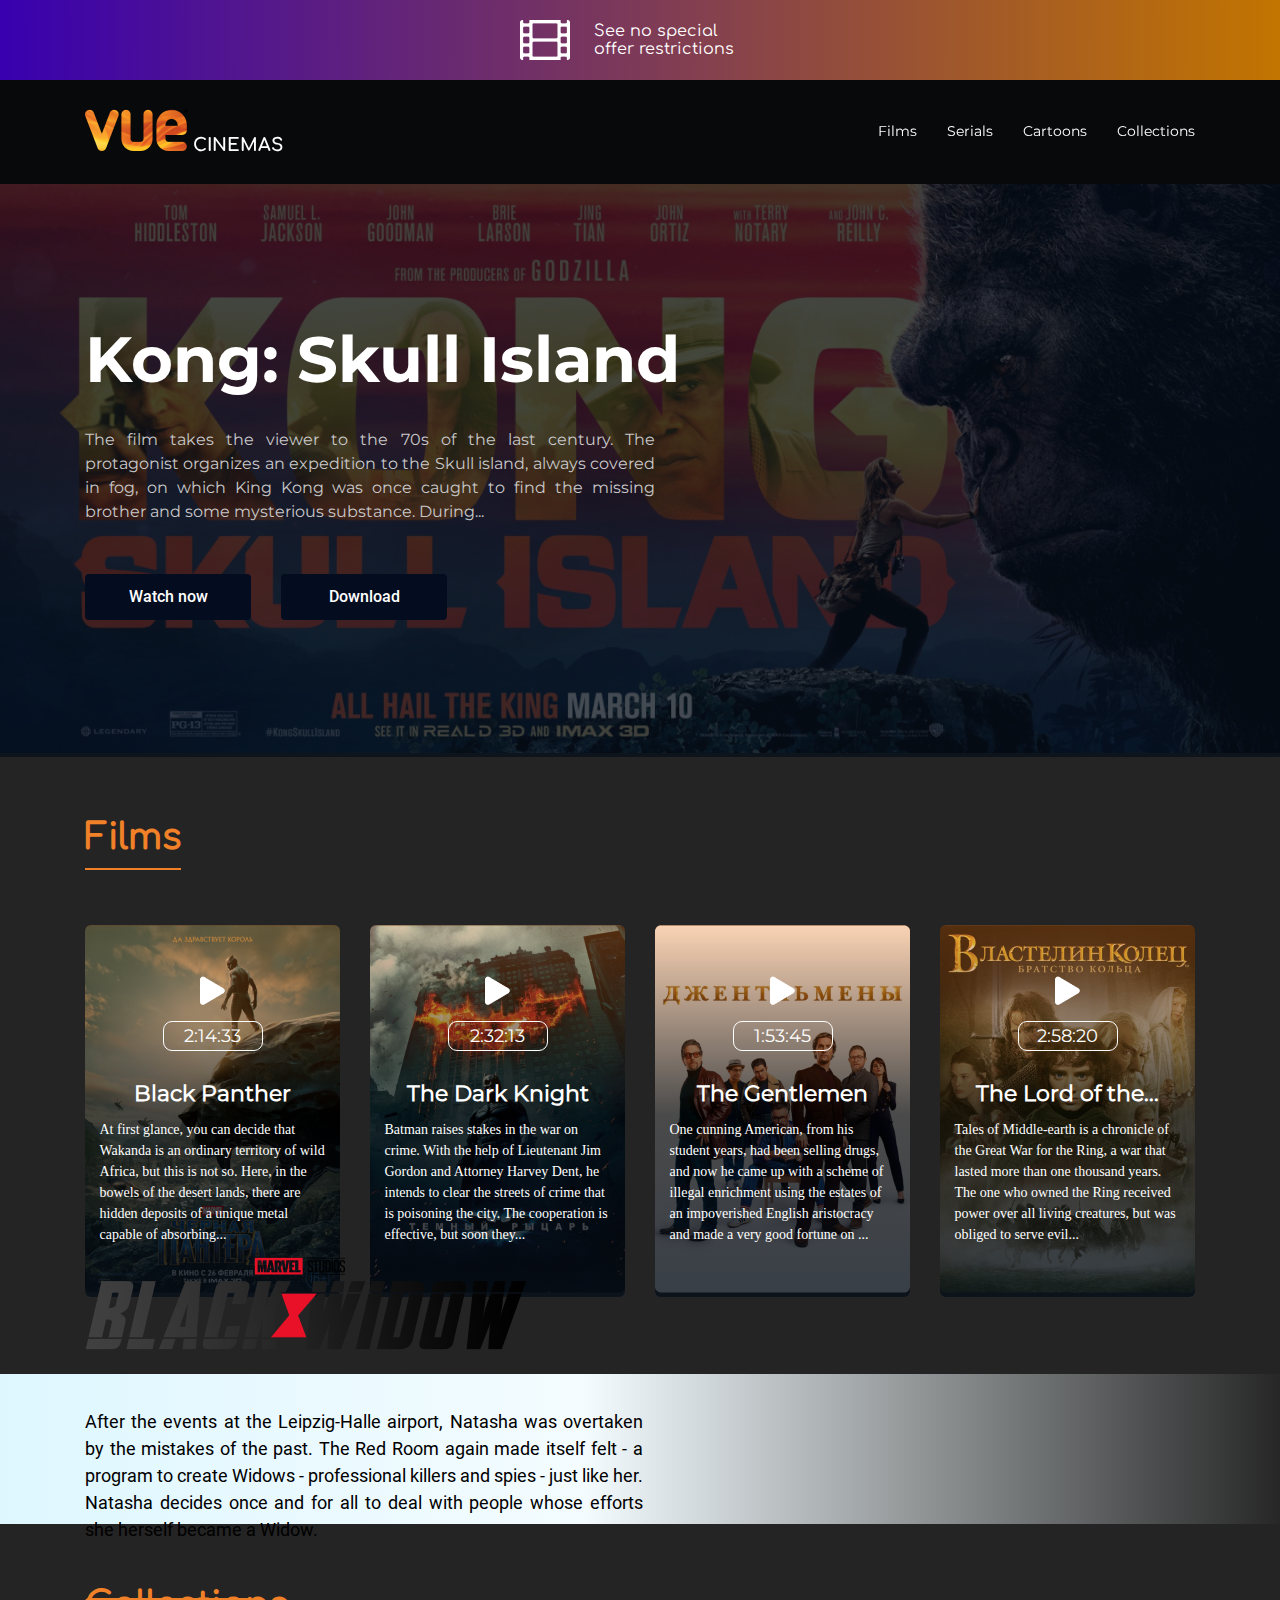
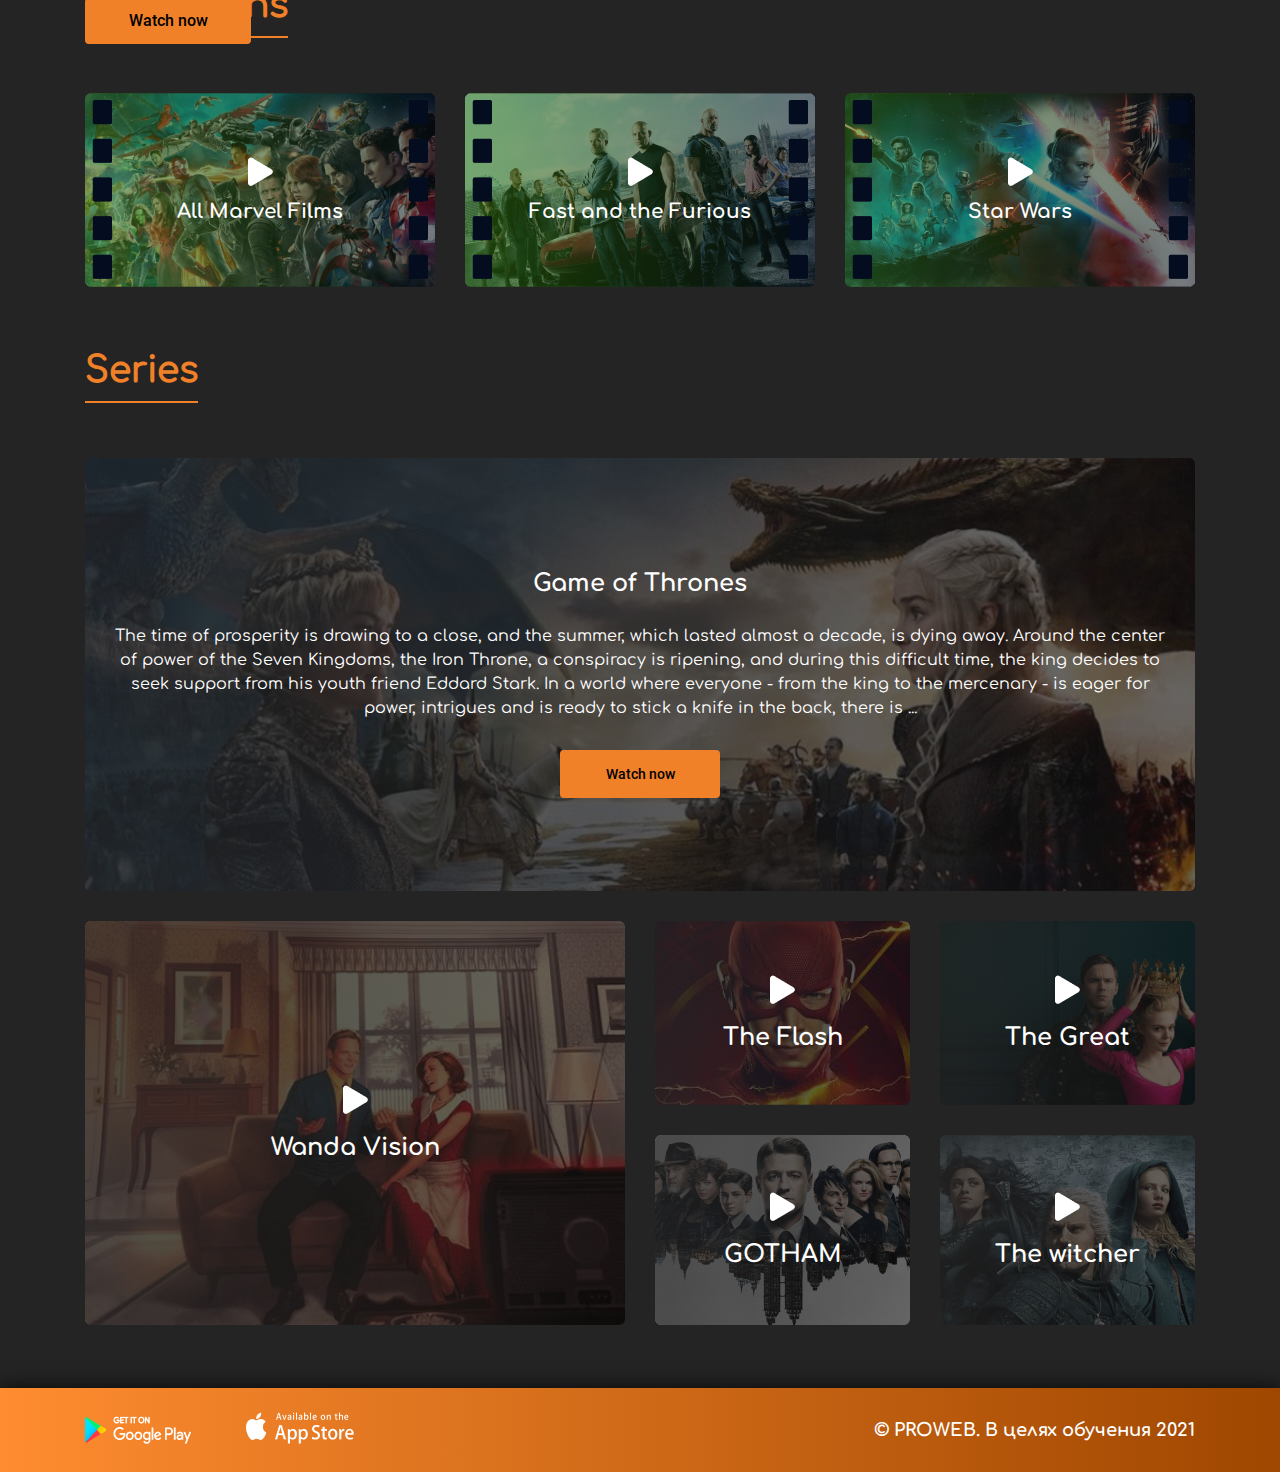
==== index.html @ 6c40a6d6 "work starts" ====
<!DOCTYPE html>
<html lang="en">

<head>
    <meta charset="UTF-8">
    <meta http-equiv="X-UA-Compatible" content="IE=edge">
    <meta name="viewport" content="width=device-width, initial-scale=1.0">
    <title>Cinema</title>
    <link rel="icon" href="./Img/logo.png">
    <link rel="stylesheet" href="./Style/all.min.css">
    <link rel="stylesheet" href="./Style/style.css">
    <link rel="stylesheet" href="./Style/media.css">
</head>

<body>

    <header class="header">
        <div class="header__prenav">
            <a href="" class="header__prenav-logo">
                <img src="./Img/film icon (1).png" alt="">
                <span class="header__prenav-span">See no special offer restrictions</span>
            </a>
        </div>
        <div class="header__nav">
            <div class="container">
                <div class="header__nav-content">
                    <a href="" class="header__nav-logo">
                        <img src="./Img/logo.png" alt="">
                        CINEMAS
                    </a>
                    <ul class="header__nav-list">
                        <li><a href="#films" class="header__nav-link">Films</a></li>
                        <li><a href="#series" class="header__nav-link">Serials</a></li>
                        <li><a href="#" class="header__nav-link">Cartoons</a></li>
                        <li><a href="#collections" class="header__nav-link">Collections</a></li>
                    </ul>
                </div>
            </div>
        </div>
        <div class="header__content">
            <div class="header__content-bg">
                <img src="./Img/header__bg.png" alt="" class="header__content-bg">
            </div>
            <div class="header__content-info">
                <div class="container">
                    <h1 class="header__content-title">
                        Kong: Skull Island
                    </h1>
                    <p class="header__content-description">
                        The film takes the viewer to the 70s of the last century. The protagonist organizes an
                        expedition to the Skull island, always covered in fog, on which King Kong was once caught to
                        find the missing brother and some mysterious substance. During...
                    </p>
                    <div class="header__content-buttons">
                        <a href="" class="header__content-btn">Watch now</a>
                        <a href="" class="header__content-btn">Download</a>
                    </div>
                </div>
            </div>
        </div>
    </header>
    <main class="main">
        <div class="container">
            <h2 class="main__title" id="films">
                Films
            </h2>
            <div class="main__films-items">
                <div class="main__films-item">
                    <img src="./Img/Black_Panther.png" alt="" class="main__films-img">
                    <div class="main__films-content">
                        <a href="" class="main__films-icon">
                            <img src="./Img/play__icon.png" alt="">
                        </a>
                        <span class="main__films-time">
                            2:14:33
                        </span>
                        <h3 class="main__films-title">
                            Black Panther
                        </h3>
                        <div class="main__films-description">
                            At first glance, you can decide that Wakanda is an ordinary territory of wild Africa, but
                            this is not so. Here, in the bowels of the desert lands, there are hidden deposits of a
                            unique metal capable of absorbing...
                        </div>
                    </div>
                </div>
                <div class="main__films-item">
                    <img src="./Img/main-img2.png" alt="" class="main__films-img">
                    <div class="main__films-content">
                        <a href="" class="main__films-icon">
                            <img src="./Img/play__icon.png" alt="">
                        </a>
                        <span class="main__films-time">
                            2:32:13
                        </span>
                        <h3 class="main__films-title">
                            The Dark Knight
                        </h3>
                        <div class="main__films-description">
                            Batman raises stakes in the war on crime. With the help of Lieutenant Jim Gordon and
                            Attorney Harvey Dent, he intends to clear the streets of crime that is poisoning the city.
                            The cooperation is effective, but soon they...
                        </div>
                    </div>
                </div>
                <div class="main__films-item">
                    <img src="./Img/main.img3.png" alt="" class="main__films-img">
                    <div class="main__films-content">
                        <a href="" class="main__films-icon">
                            <img src="./Img/play__icon.png" alt="">
                        </a>
                        <span class="main__films-time">
                            1:53:45
                        </span>
                        <h3 class="main__films-title">
                            The Gentlemen
                        </h3>
                        <div class="main__films-description">
                            One cunning American, from his student years, had been selling drugs, and now he came up
                            with a scheme of illegal enrichment using the estates of an impoverished English aristocracy
                            and made a very good fortune on ...
                        </div>
                    </div>
                </div>
                <div class="main__films-item">
                    <img src="./Img/main__img4.png" alt="" class="main__films-img">
                    <div class="main__films-content">
                        <a href="" class="main__films-icon">
                            <img src="./Img/play__icon.png" alt="">
                        </a>
                        <span class="main__films-time">
                            2:58:20
                        </span>
                        <h3 class="main__films-title">
                            The Lord of the...
                        </h3>
                        <div class="main__films-description">
                            Tales of Middle-earth is a chronicle of the Great War for the Ring, a war that lasted more
                            than one thousand years. The one who owned the Ring received power over all living
                            creatures, but was obliged to serve evil...
                        </div>
                    </div>
                </div>
            </div>
        </div>
        <div class="main__blackwidow">
            <video src="./video/marrvel.mp4" class="main__blackwidow-video" autoplay muted loop></video>
            <div class="main__blackwidow-content">
                <div class="container">
                    <img src="./Img/black__widow.png" alt="" class="main__blackwidow-img">
                    <p class="main__blackwidow-description">
                        After the events at the Leipzig-Halle airport, Natasha was overtaken by the mistakes of the
                        past. The Red Room again made itself felt - a program to create Widows - professional killers
                        and spies - just like her. Natasha decides once and for all to deal with people whose efforts
                        she herself became a Widow.
                    </p>
                    <a href="" class="main__blackwidow-link">
                        Watch now
                    </a>
                </div>
            </div>
        </div>

        <div class="main__collections">
            <div class="container">
                <h2 class="main__title" id="collections">Collections</h2>
                <div class="main__collections-items">
                    <div class="main__collections-item">
                        <img src="./Img/collections__img1.png" alt="" class="main__collections-img">
                        <div class="main__collections-content">
                            <img src="./Img/play__icon.png" alt="" class="main__films-icon">
                            <h3 class="main__collections-title">
                                All Marvel Films
                            </h3>
                        </div>
                    </div>
                    <div class="main__collections-item">
                        <img src="./Img/collections__img2.png" alt="" class="main__collections-img">
                        <div class="main__collections-content">
                            <img src="./Img/play__icon.png" alt="" class="main__films-icon">
                            <h3 class="main__collections-title">
                                Fast and the Furious
                            </h3>
                        </div>
                    </div>
                    <div class="main__collections-item">
                        <img src="./Img/collections__img3.png" alt="" class="main__collections-img">
                        <div class="main__collections-content">
                            <img src="./Img/play__icon.png" alt="" class="main__films-icon">
                            <h3 class="main__collections-title">
                                Star Wars
                            </h3>
                        </div>
                    </div>
                </div>
            </div>
        </div>

        <div class="main__series">
            <div class="container">
                <h2 class="main__title" id="series">Series</h2>
                <div class="main__series-items">
                    <div class="main__series-item">
                        <img src="./Img/series__img1.png" alt="" class="main__series-img">
                        <div class="main__series-content">
                            <img src="./Img/play__icon.png" alt="" class="main__films-icon">
                            <h3 class="main__series-title">Game of Thrones</h3>
                            <p class="main__series-descriprtion">
                                The time of prosperity is drawing to a close, and the summer, which lasted almost a
                                decade, is dying away. Around the center of power of the Seven Kingdoms, the Iron
                                Throne, a conspiracy is ripening, and during this difficult time, the king decides to
                                seek support from his youth friend Eddard Stark. In a world where everyone - from the
                                king to the mercenary - is eager for power, intrigues and is ready to stick a knife in
                                the back, there is ...
                            </p>
                            <a href="" class="main__series-link">Watch now</a>
                        </div>
                    </div>
                    <div class="main__series-item">
                        <img src="./Img/series__img2.png" alt="" class="main__series-img">
                        <div class="main__series-content">
                            <img src="./Img/play__icon.png" alt="" class="main__films-icon">
                            <h3 class="main__series-title">Wanda Vision</h3>
                            <p class="main__series-descriprtion">
                                The time of prosperity is drawing to a close, and the summer, which lasted almost a
                                decade, is dying away. Around the center of power of the Seven Kingdoms, the Iron
                                Throne, a conspiracy is ripening, and during this difficult time, the king decides to
                                seek support from his youth friend Eddard Stark. In a world where everyone - from the
                                king to the mercenary - is eager for power, intrigues and is ready to stick a knife in
                                the back, there is ...
                            </p>
                            <a href="" class="main__series-link">Watch now</a>
                        </div>
                    </div>
                    <div class="main__series-item">
                        <img src="./Img/series__img3.png" alt="" class="main__series-img">
                        <div class="main__series-content">
                            <img src="./Img/play__icon.png" alt="" class="main__films-icon">
                            <h3 class="main__series-title">The Flash</h3>
                            <p class="main__series-descriprtion">
                                The time of prosperity is drawing to a close, and the summer, which lasted almost a
                                decade, is dying away. Around the center of power of the Seven Kingdoms, the Iron
                                Throne, a conspiracy is ripening, and during this difficult time, the king decides to
                                seek support from his youth friend Eddard Stark. In a world where everyone - from the
                                king to the mercenary - is eager for power, intrigues and is ready to stick a knife in
                                the back, there is ...
                            </p>
                            <a href="" class="main__series-link">Watch now</a>
                        </div>
                    </div>
                    <div class="main__series-item">
                        <img src="./Img/series__great.png" alt="" class="main__series-img">
                        <div class="main__series-content">
                            <img src="./Img/play__icon.png" alt="" class="main__films-icon">
                            <h3 class="main__series-title">The Great</h3>
                            <p class="main__series-descriprtion">
                                The time of prosperity is drawing to a close, and the summer, which lasted almost a
                                decade, is dying away. Around the center of power of the Seven Kingdoms, the Iron
                                Throne, a conspiracy is ripening, and during this difficult time, the king decides to
                                seek support from his youth friend Eddard Stark. In a world where everyone - from the
                                king to the mercenary - is eager for power, intrigues and is ready to stick a knife in
                                the back, there is ...
                            </p>
                            <a href="" class="main__series-link">Watch now</a>
                        </div>
                    </div>
                    <div class="main__series-item">
                        <img src="./Img/series__gotham.png" alt="" class="main__series-img">
                        <div class="main__series-content">
                            <img src="./Img/play__icon.png" alt="" class="main__films-icon">
                            <h3 class="main__series-title">GOTHAM</h3>
                            <p class="main__series-descriprtion">
                                The time of prosperity is drawing to a close, and the summer, which lasted almost a
                                decade, is dying away. Around the center of power of the Seven Kingdoms, the Iron
                                Throne, a conspiracy is ripening, and during this difficult time, the king decides to
                                seek support from his youth friend Eddard Stark. In a world where everyone - from the
                                king to the mercenary - is eager for power, intrigues and is ready to stick a knife in
                                the back, there is ...
                            </p>
                            <a href="" class="main__series-link">Watch now</a>
                        </div>
                    </div>
                    <div class="main__series-item">
                        <img src="./Img/series__witcher.png" alt="" class="main__series-img">
                        <div class="main__series-content">
                            <img src="./Img/play__icon.png" alt="" class="main__films-icon">
                            <h3 class="main__series-title">The witcher</h3>
                            <p class="main__series-descriprtion">
                                The time of prosperity is drawing to a close, and the summer, which lasted almost a
                                decade, is dying away. Around the center of power of the Seven Kingdoms, the Iron
                                Throne, a conspiracy is ripening, and during this difficult time, the king decides to
                                seek support from his youth friend Eddard Stark. In a world where everyone - from the
                                king to the mercenary - is eager for power, intrigues and is ready to stick a knife in
                                the back, there is ...
                            </p>
                            <a href="" class="main__series-link">Watch now</a>
                        </div>
                    </div>
                </div>
            </div>
        </div>
    </main>

    <footer class="footer">
        <div class="container">
            <div class="footer__content">
                <div class="footer__content-left">
                    <a href="" class="footer__content-link">
                        <img src="./Img/footer__googleplay.png" alt="">
                    </a>
                    <a href="" class="footer__content-link">
                        <img src="./Img/footer__appstore.png" alt="">
                    </a>
                </div>
                <p class="footer__content-text">
                    © PROWEB. В целях обучения 2021
                </p>
            </div>
        </div>
    </footer>

</body>

</html>
---- Style/style.css ----
@import 'fonts.css';

* {
    margin: 0;
    padding: 0;
    text-decoration: none;
    list-style: none;
    box-sizing: border-box;
}

:root {
    --CB: 'Comfortaa-Bold';
    --CR: 'Comfotraa-Regular';
    --MB: 'Montserrat-Bold';
    --MR: 'Montserrat-Regular';
    --RM: 'Roboto-Medium';
    --RR: 'Roboto-Regular';
    --white: white;
    --orange: #F18128;
    --b-radius: 6px;
}

html, body {
    scroll-behavior: smooth;
}

body {
    background:#242424;;
}

.container {
    max-width: 1110px;
    width: 100%;
    margin: 0 auto;
}


/* HEADER START */

.header__prenav {
    background: linear-gradient(90.09deg, #3800AF 0%, #BF7204 97.52%, #C27500 100%, #C27500 100%);
    padding: 20px 0;
    display: flex;
    justify-content: center;
}

.header__prenav-logo {
    display: flex;
    align-items: center;
}

.header__prenav-span {
    color: var(--white);
    line-height: 18px;
    font-size: 16px;
    font-family: var(--CR);
    margin-left: 24px;
    width: 166px;
}

.header__nav {
    background: rgba(1, 3, 5, 0.8);
    padding: 29px 0;
    position: sticky;
    top: 0;
    z-index: 1;
    backdrop-filter: blur(15px);
}

.header__nav-content {
    display: flex;
    justify-content: space-between;
    align-items: center;   
}

.header__nav-logo {
    color: var(--white);
    font-family: var(--CB);
    line-height: 20px;
    font-size: 18px;
}

.header__nav-list {
    display: flex;
    column-gap: 30px;
}

.header__nav-link {
    color: var(--white);
    font-family: var(--MR);
    line-height: 17.07px;
    font-size: 14px;
    position: relative;
    display: flex;
    flex-direction: column;
    transition: 0.5s;
}

.header__nav-link::after {
    content: '';
    display: block;
    width: 0;
    height: 2px;
    background: var(--orange);
    position: absolute;
    bottom: -42px;
    transition: 0.5s;
}

.header__nav-link:hover::after {
    width: 100%;
}

.header__nav-link:hover {
    color: var(--orange);
}

.header__content {
    position: relative;
}

.header__content-bg {
    width: 100%;
}

.header__content-info {
    background: rgba(7, 15, 25, 0.75);
    position: absolute;
    top: 0;
    width: 100%;
    height: 100%;
    display: flex;
    align-items: center;
}

.header__content-title {
    font-size: 64px;
    line-height: 78px;
    font-family: var(--MB);
    color: var(--white);
    margin-bottom: 30px;
}

.header__content-description {
    font-size: 16px;
    line-height: 24px;
    font-family: var(--MR);
    color: #C8C8C8;
    text-align: justify;
    max-width: 570px;
    width: 100%;
    margin-bottom: 50px;
}

.header__content-buttons {
    display: flex;
}

.header__content-btn {
    display: flex;
    background: #040D1F;
    color: var(--white);
    line-height: 12px;
    font-size: 16px;
    font-family: var(--RM);
    padding: 17px 0;
    width: 166px;
    justify-content: center;
    transition: 0.5s;
    border-radius: 4px;
}

.header__content-btn:hover{
    background: var(--orange);
    color: #000;
}

.header__content-btn:nth-of-type(1) {
    margin-right: 30px;
}


/* MAIN START */

.main {
    padding: 60px 0 63px 0;
}

.main__films-items {
    display: flex;
    justify-content: space-between;
}

.main__title {
    color: var(--orange);
    font-size: 36px;
    line-height: 41px;
    font-family: var(--CR);
    margin-bottom: 55px;
    width: max-content;
}

.main__title::after {
    content: '';
    display: block;
    width: 100%;
    height: 2px;
    background: var(--orange);
    margin-top: 10px;
}

.main__films-icon {
    color: var(--white);
    transition: 500ms;
}

.main__films-icon:hover {
    transform: scale(1.5);
}

.main__films-time {
    display: flex;
    color: var(--white);
    border: 1px solid var(--white);
    border-radius: 9px;
    width: 100px;
    padding: 7px 0;
    justify-content: center;
    font-size: 18px;
    line-height: 14px;
    font-family: var(--MR);
    margin: 12px 0 30px 0;
}

.main__films-title {
    color: var(--white);
    font-size: 22px;
    line-height: 26px;
    font-family: var(--MR);
    margin-bottom: 12px;
}

.main__films-description {
    color: var(--white);
    font-size: 14px;
    line-height: 21px;
    font-family: var(--RG);
    max-width: 226px;
    width: 100%;
}

.main__films-item {
    position: relative;
    max-width: 255px;
    width: 100%;
}

.main__films-content {
    position: absolute;
    top: 0;
    display: flex;
    flex-direction: column;
    align-items: center;
    justify-content: center;
    background: linear-gradient(180deg, rgba(241, 129, 40, 0.35) 0%, rgba(0, 0, 0, 0.71) 51.04%, rgba(7, 15, 25, 0.8) 100%);
    border-radius: var(--b-radius);
    width: 100%; 
    height: 100%;   
}


.main__blackwidow {
    margin-top: 77px;
    display: flex;
    flex-direction: column;
    position: relative;
}

.main__blackwidow-video {
    display: block;
    align-self: flex-end;
}

.main__blackwidow-content {
    position: absolute;
    top: 0;
    background: linear-gradient(90deg, #DEF7FF 0%, #F4FCFF 45.64%, rgba(255, 255, 255, 0) 100.72%);
    width: 100%;
    height: 100%;
    display: flex;
    align-items: center;
}

.main__blackwidow-description {
    color: #000;
    font-size: 18px;
    line-height: 27px;
    font-family: var(--RR);
    max-width: 558px;
    width: 100%;
    margin: 51px 0 55px 0;
    text-align: justify;
}

.main__blackwidow-link {
    display: flex;
    background: var(--orange);
    color: #000;
    width: 166px;
    font-size: 16px;
    line-height: 12px;
    font-family: var(--RM);
    padding: 8px 0;
    border-radius: 4px;
    justify-content: center;
    align-items: center;
    height: 46px;
    position: relative;
}

.main__blackwidow-link::before {
    content: '';
    display: block;
    background: rgba(255, 255, 255, 0.3);
    width: 0;
    height: 46px;
    position: absolute;
    top: 0;
    left: 0;
    border-radius: 4px;
    transition: 1.5s;
}

.main__blackwidow-link:hover::before {
    width: 100%;
} 


.main__collections {
    margin: 61px 0 63px 0;
}

.main__collections-items {
    display: flex;
    justify-content: space-between;
}

.main__collections-item {
    position: relative;
    max-width: 350px;
    width: 100%;
    overflow: hidden;
}

.main__collections-content {
    background: linear-gradient(270deg, rgba(7, 15, 25, 0.56) 0%, rgba(49, 114, 9, 0.56) 100%);
    border-radius: var(--b-radius);
    position: absolute;
    top: 0;
    width: 100%;
    height: 100%;
    display: flex;
    justify-content: center;
    align-items: center;
    flex-direction: column;
}

.main__collections-content::before {
    content: '';
    display: block;
    background: url(../Img/boxes.png) no-repeat;
    height: 100%;
    width: 20px;
    position: absolute;
    left: 7px;
    top: 7px;
    transition: 0.5s;
}

.main__collections-content::after {
    content: '';
    display: block;
    background: url(../Img/boxes.png) no-repeat;
    height: 100%;
    width: 20px;
    position: absolute;
    right: 7px;
    top: 7px;
    transition: 0.5s;
}

.main__collections-item:hover .main__collections-content::before {
    transform: scale(1.1) translate(-150%);
}

.main__collections-item:hover .main__collections-content::after {
    transform: scale(1.1) translate(150%);
}

.main__collections-img {
    display: block;
}

.main__collections-title {
    color: var(--white);
    font-size: 20px;
    line-height: 22px;
    font-family: var(--CB);
    margin-top: 15px;
}

.main__series-item {
    position: relative;
}

.main__series-content {
    position: absolute;
    top: 0;
    background: linear-gradient(95.68deg, rgba(35, 35, 35, 0.8) 10.86%, rgba(11, 11, 11, 0.6) 110.86%);
    border-radius: 6px;
    width: 100%;
    height: 100%;
    display: flex;
    flex-direction: column;
    align-items: center;
    justify-content: center;
}

.main__series-img {
    display: block;
    width: 100%;
    height: 100%;
}

.main__series-item:nth-of-type(1) .main__films-icon {
    display: none;
}

.main__series-title {
    color: var(--white);
    font-size: 24px;
    line-height: 27px;
    font-family: var(--CB);
    margin-top: 20px;
}

.main__series-title:nth-of-type(1) .main__series-title {
    font-size: 40px;
    line-height: 45px;
    margin-top: 0;
}

.main__series-descriprtion {
    color: var(--white);
    font-size: 16px;
    line-height: 24px;
    font-family: var(--CR);
    text-align: center;
    margin: 27px 0 30px 0;
    max-width: 1069px;
    width: 100%;
    display: none;
}

.main__series-item:nth-of-type(1) .main__series-descriprtion {
    display: block;
}

.main__series-link {
    display: none;
    justify-content: center;
    background: var(--orange);
    color: #000;
    width: 160px;
    border-radius: 4px;
    padding: 18px 0;
    line-height: 12px;
    font-size: 14px;
    font-family: var(--RM);
}

.main__series-item:nth-of-type(1) .main__series-link {
    display: flex;
}

.main__series-items {
    display: grid;
    grid-template-columns: repeat(4,1fr);
    grid-template-rows: repeat(4. 1fr);
    gap: 30px;
}

.main__series-item:nth-of-type(1) {
    grid-column: span 4;
    grid-row: span 2;
}

.main__series-item:nth-of-type(2) {
    grid-column: span 2;
    grid-row: span 2;
}

.main__series-img {
    border-radius: var(--b-radius);
}

/* MAIN__END */

/* FOOTER START */

.footer {
    background: linear-gradient(90deg, #FF8C30 0%, #9F4700 100%);
    box-shadow: 0px 0px 20px rgba(0, 0, 0, 0.8);
    padding: 24px 0;
}

.footer__content {
    display: flex;
    justify-content: space-between;
    align-items: center;
}

.footer__content-link:nth-child(1) {
    margin-right:  50px;
}

.footer__content-text {
    color: var(--white);
    font-size: 18px;
    line-height: 20px;
    font-family: var(--CB);
}

/* FOOTER END */


::-webkit-scrollbar {
    width: 15px;
    background: linear-gradient(90deg, #FF8C30 0%, #9F4700 100%);;
}

::-webkit-scrollbar-thumb {
    background: #3800AF;
    border-radius: 15px;
}
---- Style/media.css ----
@media (max-width: 1200px) {
    .container {
        padding: 0 15px;
    }

    .main__films-items, .main__collections-items {
        flex-wrap: wrap;
        justify-content: space-around;
    }

    .main__films-item, .main__collections-item {
        margin-top: 10px;
    }
}

@media (max-width: 992px) {
    .main__series-item:nth-of-type(1) {
        min-height: 450px;
    }

    .main__series-img {
        object-fit: cover;
    }
}

@media (max-width:768px) {
   .header__content {
    height: 500px;
   }

   .header__content-img {
    height: 100%;
   }

   .header__content-title {
    font-size: 50px;
    line-height: 50px;
   }

   .main__series-item:nth-of-type(2) {
    grid-column: span 4;
   }

   .main__series-item {
    grid-column: span 2;
   }
}

@media (max-width: 576px) {
    .header__nav-logo {
        flex-wrap: wrap;
    }

    .header__nav-content {
        flex-wrap: wrap;
        justify-content: center;
    }

    .header__nav-list {
        margin-top: 10px;
    }

    .main__blackwidow-img {
        width: 100%;
    }

    .header__content-title, .header__content-description {
        text-align: center;
    }

    .header__content-buttons {
        justify-content: center;
    }

    .footer__content {
        flex-wrap: wrap;
        justify-content: center;
    }

    .footer__content-text {
        margin-top: 15px;
    }

    .header__nav-link::after, .main__blackwidow-link::before {
        display: none;
    }

    .header__content-title {
        font-size: 40px;
        line-height: 40px;
    }
}

@media (max-width: 480px) {
    .main__series-item {
        grid-column: span 4;
    }

    .main__series-item:nth-of-type(2) {
        grid-row: span 2;
    }
}

@media (max-width: 375px) {
    .main__series-item:nth-of-type(1) .main__series-descriprtion, .main__series-item:nth-of-type(1) .main__series-link {
        display: none;
    }

    .main__series-item:nth-of-type(1) .main__series-title {
        font-size: 24px;
        line-height: 27px;
    }

    .main__series-item:nth-of-type(1) .main__films-icon {
        display: block;
    }

    .header__nav-list {
        flex-wrap: wrap;
        justify-content: center;
        row-gap: 10px;
    }

    .footer__content-text {
        text-align: center;
    }
}
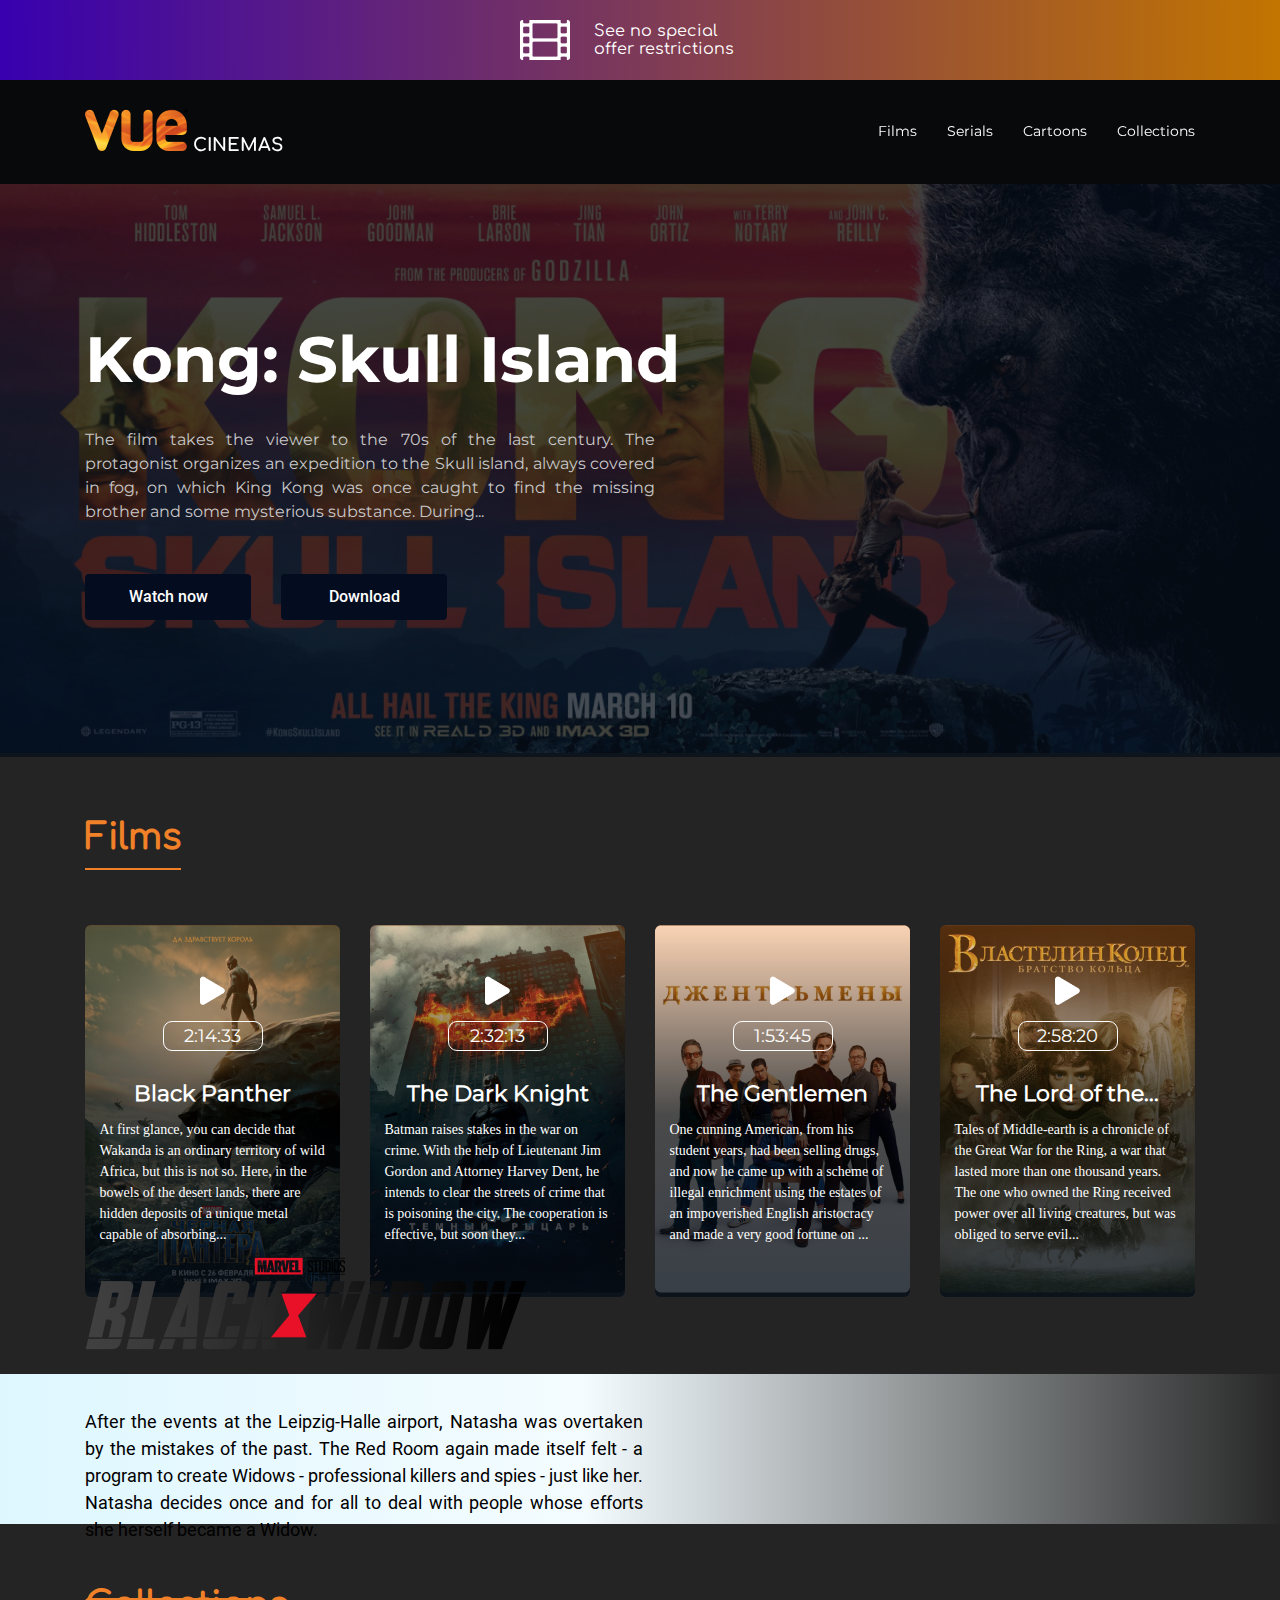
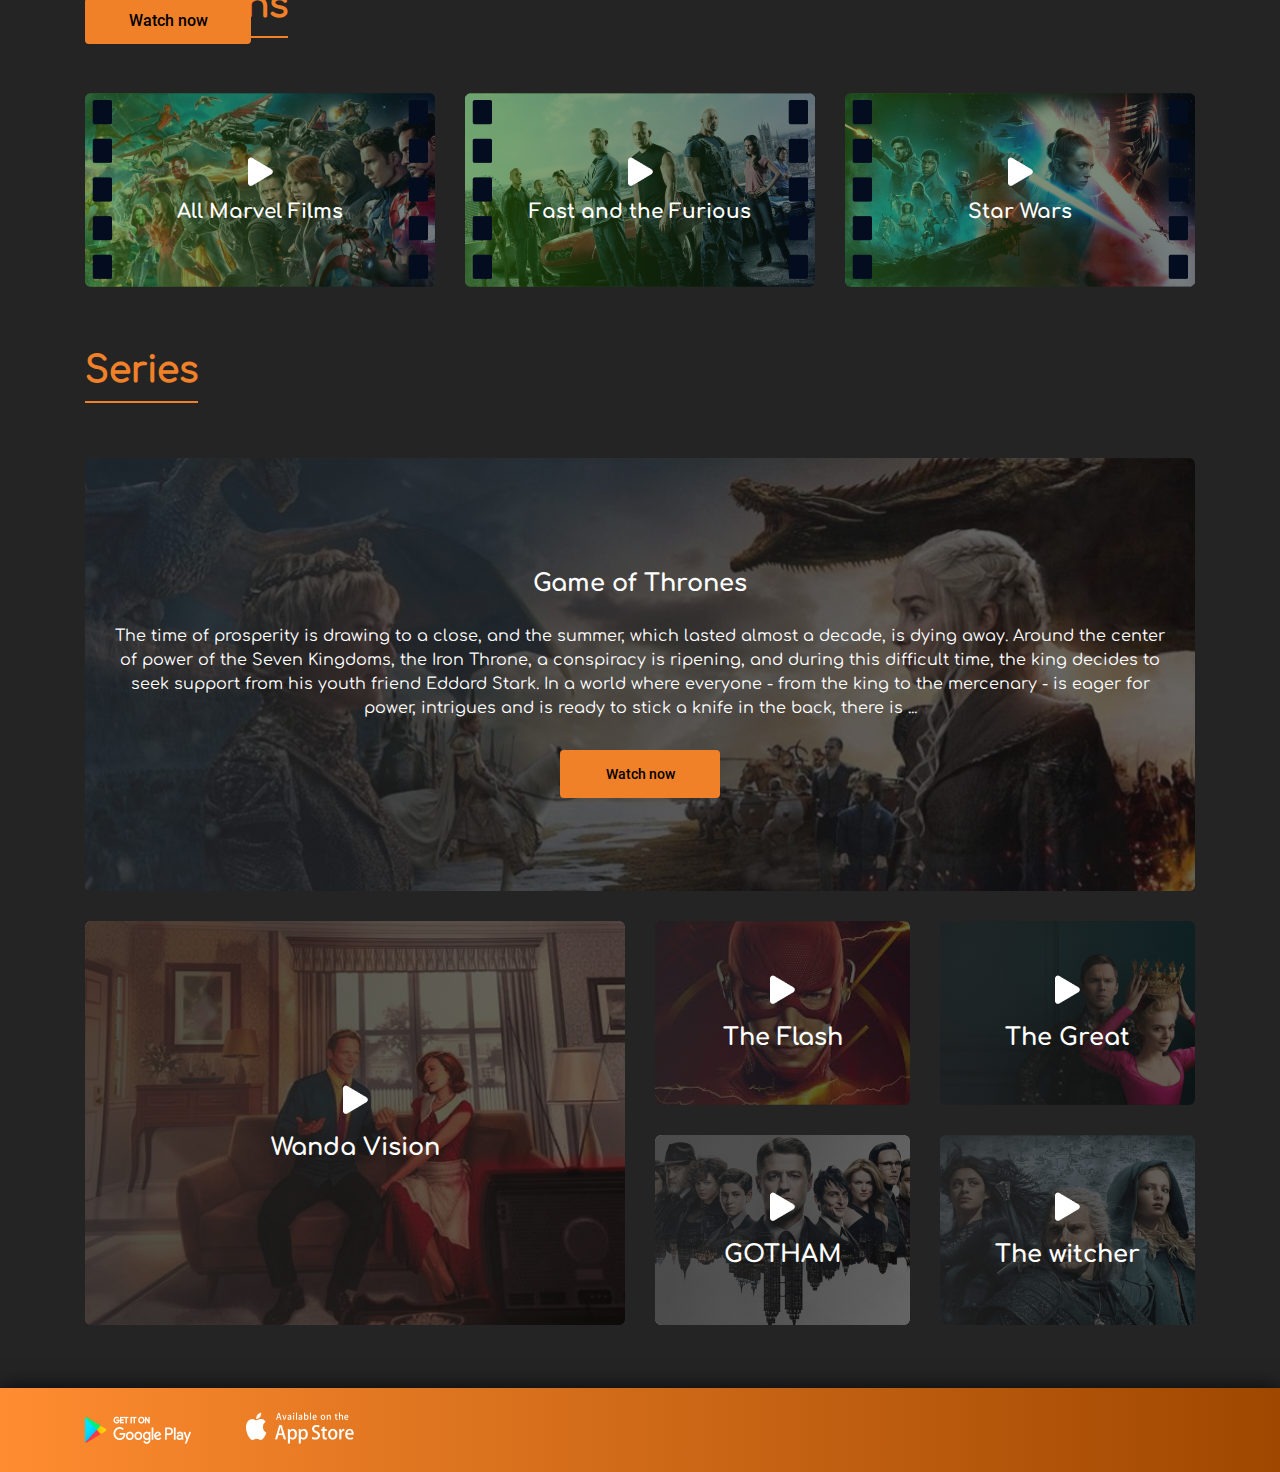
==== commit b0cd5cb1: "test" ====
--- a/index.html
+++ b/index.html
@@ -312,9 +312,6 @@
                         <img src="./Img/footer__appstore.png" alt="">
                     </a>
                 </div>
-                <p class="footer__content-text">
-                    © PROWEB. В целях обучения 2021
-                </p>
             </div>
         </div>
     </footer>
--- a/Style/media.css
+++ b/Style/media.css
@@ -28,7 +28,7 @@
     height: 500px;
    }
 
-   .header__content-img {
+   .header__content-bg {
     height: 100%;
    }
 
